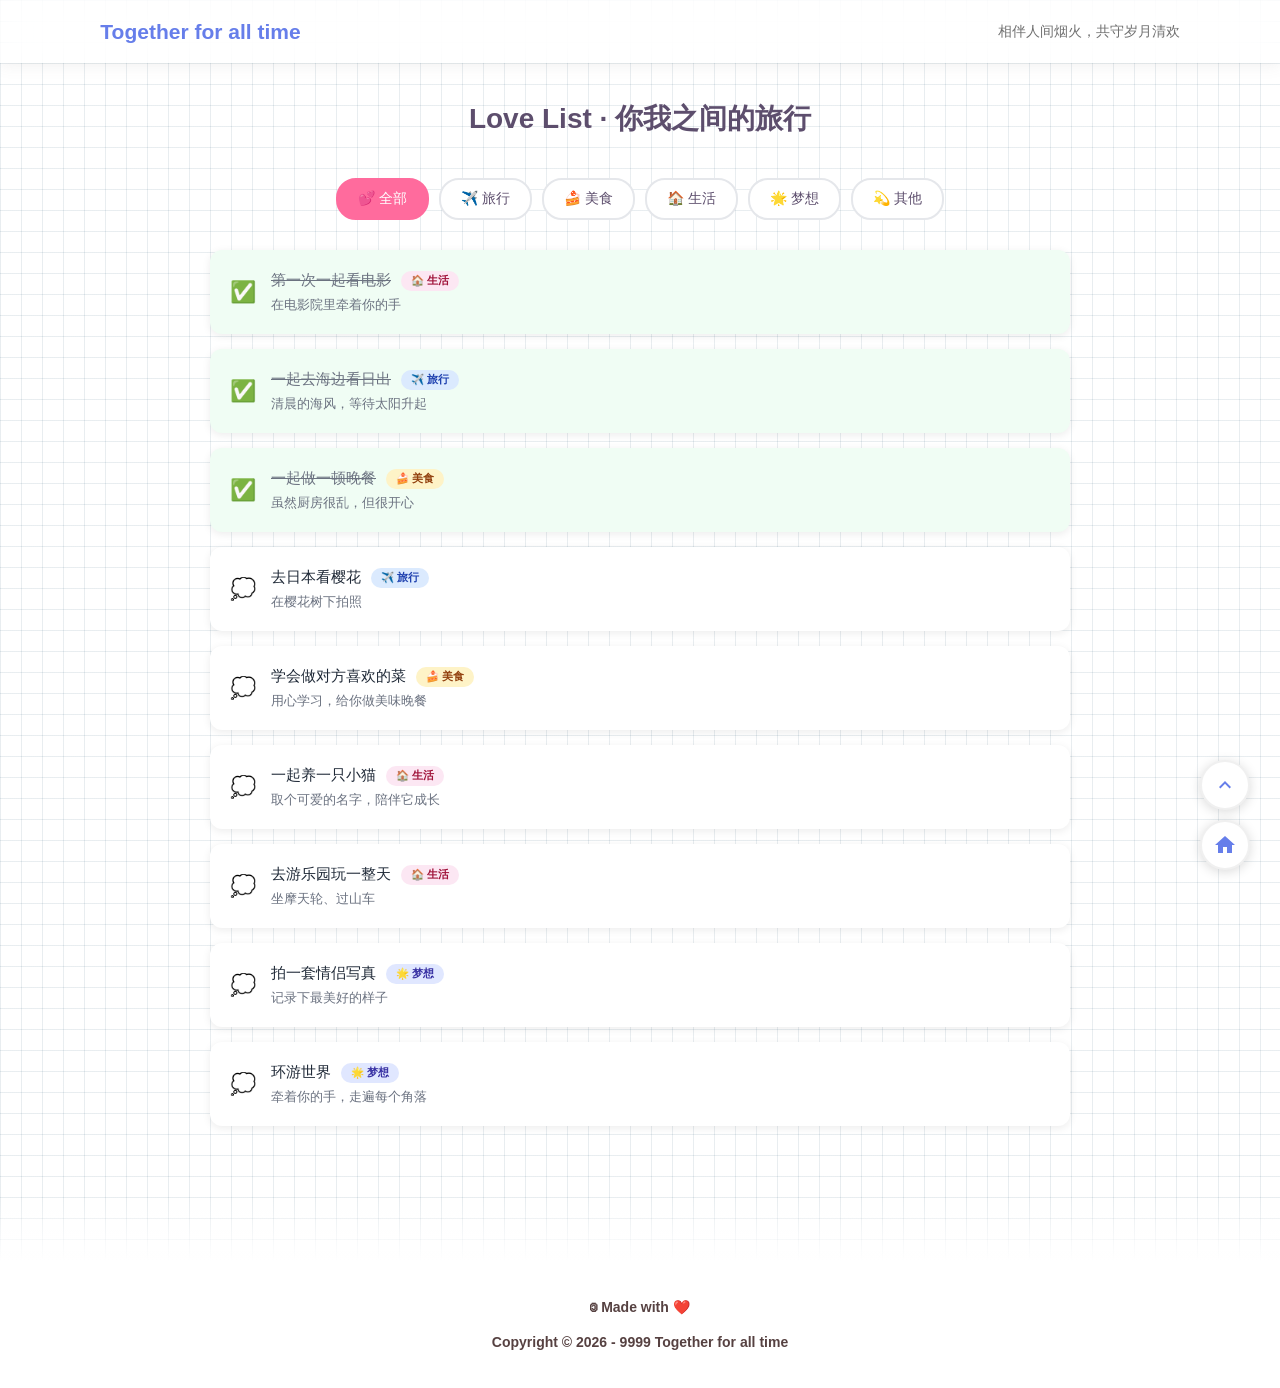
==== list.html @ 157971f7 "项目初始化" ====
<!DOCTYPE html>
<html lang="zh-CN">
<head>
    <meta charset="UTF-8">
    <meta name="viewport" content="width=device-width, initial-scale=1.0">
    <title>Love List - Together for all time</title>
    <link rel="stylesheet" href="css/style.css">
    <link rel="stylesheet" href="css/list.css">
    <link rel="icon" href="favicon.ico">
</head>
<body>
    <!-- 顶部导航 -->
    <div class="header-wrap">
        <div class="header">
            <div class="logo">
                <h1><a href="index.html" style="text-decoration: none; color: inherit;">Together for all time</a></h1>
            </div>
            <div class="word">相伴人间烟火，共守岁月清欢</div>
        </div>
    </div>

    <!-- 主内容区 -->
    <div class="list-container">
        <h2 class="list-title">Love List · 你我之间的旅行</h2>

        <!-- 分类标签 -->
        <div class="category-tabs">
            <button class="tab-btn active" data-category="all">💕 全部</button>
            <button class="tab-btn" data-category="travel">✈️ 旅行</button>
            <button class="tab-btn" data-category="food">🍰 美食</button>
            <button class="tab-btn" data-category="life">🏠 生活</button>
            <button class="tab-btn" data-category="dream">🌟 梦想</button>
            <button class="tab-btn" data-category="other">💫 其他</button>
        </div>

        <!-- 列表内容 -->
        <div class="list-content" id="listContent">
            <!-- 将由 JS 动态生成 -->
        </div>
    </div>

    <!-- 页脚 -->
    <div class="footer-warp">
        <div class="footer">
            <p>🄯 Made with ❤️</p>
            <p>Copyright © 2026 - 9999 Together for all time</p>
        </div>
    </div>

    <!-- 快捷按钮 -->
    <div class="quick-actions">
        <a href="#" class="quick-btn" onclick="scrollToTop(event)" title="回到顶部">
            <svg width="24" height="24" viewBox="0 0 24 24" fill="white">
                <path d="M12 8l-6 6 1.41 1.41L12 10.83l4.59 4.58L18 14z"/>
            </svg>
        </a>
        <a href="index.html" class="quick-btn" title="首页">
            <svg width="24" height="24" viewBox="0 0 24 24" fill="white">
                <path d="M10 20v-6h4v6h5v-8h3L12 3 2 12h3v8z"/>
            </svg>
        </a>
    </div>

    <script src="js/script.js"></script>
    <script src="js/list.js"></script>
</body>
</html>
---- css/style.css ----
* {
    margin: 0;
    padding: 0;
    box-sizing: border-box;
}

ul {
    list-style: none;
}

a {
    text-decoration: none;
    color: #777;
    transition: all .15s;
}

a:hover {
    color: #10bbff;
}

:root {
    font-size: 14px;
}

h1, h2, h3, h4, h5, h6 {
    font-size: 1rem;
}

input, textarea {
    outline: none;
}

body {
    background-image: linear-gradient(to right, rgba(37, 82, 110, 0.1) 1px, transparent 1px), 
                      linear-gradient(to bottom, rgba(37, 82, 110, 0.1) 1px, transparent 1px);
    background-size: 1.5rem 1.5rem;
    font-family: -apple-system, BlinkMacSystemFont, 'Segoe UI', 'PingFang SC', 'Hiragino Sans GB', 
                 'Microsoft YaHei', 'Helvetica Neue', Helvetica, Arial, sans-serif;
}

::-webkit-scrollbar-thumb {
    background-color: rgb(201, 201, 201);
    border-radius: 10px;
}

::-webkit-scrollbar {
    width: 10px;
    height: 6px;
}

::-webkit-scrollbar-corner {
    background: unset;
}

/* 网格系统 */
.col-12 { grid-column: span 12; }
.col-11 { grid-column: span 11; }
.col-10 { grid-column: span 10; }
.col-9 { grid-column: span 9; }
.col-8 { grid-column: span 8; }
.col-7 { grid-column: span 7; }
.col-6 { grid-column: span 6; }
.col-5 { grid-column: span 5; }
.col-4 { grid-column: span 4; }
.col-3 { grid-column: span 3; }
.col-2 { grid-column: span 2; }
.col-1 { grid-column: span 1; }

.row {
    display: grid;
    grid-template-columns: repeat(12, 1fr);
    gap: 2rem;
}

.row .flex {
    display: flex;
    align-items: center;
    justify-content: space-around;
}

/* 顶部导航 */
.header-wrap {
    width: 100%;
    height: 4.5rem;
    display: flex;
    align-items: center;
    position: fixed;
    top: 0;
    left: 0;
    z-index: 1000;
    backdrop-filter: blur(20px);
    -webkit-backdrop-filter: blur(20px);
    background: #ffffffb0;
    color: #707070;
    box-shadow: 0 2px 15px 0 rgb(115 111 111 / 10%);
}

.header-wrap .header {
    width: 100%;
    display: flex;
    align-items: center;
    justify-content: space-around;
    flex-wrap: nowrap;
    padding: 0 2rem;
}

.header-wrap .header .logo h1 {
    font-size: 1.5rem;
    font-weight: 700;
    color: #667eea;
}

.version {
    background: #667eea;
    color: white;
    padding: 2px 8px;
    border-radius: 4px;
    font-size: 12px;
    margin-left: 8px;
}

.header-wrap .header .word {
    font-weight: 400;
    font-size: 1rem;
    width: 60%;
    text-align: right;
    overflow: hidden;
    text-overflow: ellipsis;
    white-space: nowrap;
}

/* 背景图片区域 */
.bg-img {
    width: 100%;
    box-sizing: border-box;
    background: url('data:image/svg+xml,%3Csvg xmlns="http://www.w3.org/2000/svg" viewBox="0 0 1440 320"%3E%3Cdefs%3E%3ClinearGradient id="grad1" x1="0%25" y1="0%25" x2="100%25" y2="100%25"%3E%3Cstop offset="0%25" style="stop-color:%2387CEEB;stop-opacity:0.6" /%3E%3Cstop offset="50%25" style="stop-color:%2398D8C8;stop-opacity:0.5" /%3E%3Cstop offset="100%25" style="stop-color:%23B0E57C;stop-opacity:0.4" /%3E%3C/linearGradient%3E%3C/defs%3E%3Crect width="1440" height="320" fill="url(%23grad1)"/%3E%3C/svg%3E') no-repeat center;
    background-size: cover;
    padding-top: 8rem;
    position: relative;
}

.bg-img:before {
    content: "";
    position: absolute;
    top: 0;
    left: 0;
    width: 100%;
    height: 100%;
    background: url([data-uri]);
}

.bg-img .middle {
    display: flex;
    align-items: center;
    justify-content: space-around;
    backdrop-filter: blur(20px);
    -webkit-backdrop-filter: blur(20px);
    background: #cfcfcfa1;
    padding: 4rem 5rem 3rem;
    border-radius: 4rem;
    user-select: none;
    max-width: 900px;
    margin: 0 auto 5rem;
    position: relative;
    z-index: 1;
}

.bg-img .middle img {
    width: 10rem;
    height: 10rem;
    border-radius: 10rem;
    border: 0.2rem solid #fff;
}

.bg-img .middle .img-male span,
.bg-img .middle .img-female span {
    display: block;
    text-align: center;
    font-size: 1.5rem;
    margin-top: 1rem;
    color: #fff;
    font-weight: 700;
}

.bg-img .middle .love-icon img {
    width: 7rem;
    height: 7rem;
    border: none;
    animation: heartbeat 2s linear infinite;
}

@keyframes heartbeat {
    0%, 100% { transform: scale(0.8, 0.8); }
    70% { transform: scale(1.3, 1.3); }
}

/* 波浪动画 */
.bg-img .waves {
    position: relative;
    width: 100%;
    height: 5rem;
    margin-bottom: -7px;
}

.bg-img .parallax > use {
    animation: move-forever 25s cubic-bezier(0.55, 0.5, 0.45, 0.5) infinite;
}

.bg-img .parallax > use:nth-child(1) {
    animation-delay: -2s;
    animation-duration: 7s;
}

.bg-img .parallax > use:nth-child(2) {
    animation-delay: -3s;
    animation-duration: 10s;
}

.bg-img .parallax > use:nth-child(3) {
    animation-delay: -4s;
    animation-duration: 13s;
}

.bg-img .parallax > use:nth-child(4) {
    animation-delay: -5s;
    animation-duration: 20s;
}

@keyframes move-forever {
    0% { transform: translate3d(-90px, 0, 0); }
    100% { transform: translate3d(85px, 0, 0); }
}

/* 时间区域 */
.time {
    text-align: center;
    font-size: 1.8rem;
    letter-spacing: 0.2rem;
    padding: 4rem 0;
}

.time span {
    font-size: 1.8rem;
    line-height: 5rem;
    display: block;
    background-image: linear-gradient(270deg, #ff4500, #ffa500, #ffd700, #90ee90, #00ffff, #1e90ff, #9370db, #ff69b4, #ff4500);
    -webkit-background-clip: text;
    -webkit-text-fill-color: transparent;
    background-clip: text;
    animation: gradient-move 60s linear infinite;
    font-weight: 700;
}

.time b {
    font-size: 2.7rem;
    font-weight: 700;
    color: #667eea;
}

@keyframes gradient-move {
    to { background-position: -2000rem; }
}

/* 卡片区域 */
.card-wrap {
    max-width: 1200px;
    margin: 0 auto;
    padding: 0 2rem 4rem;
}

.card-wrap .row.central {
    justify-items: center;
}

.card-wrap .row .card {
    padding: 2rem;
    border-radius: 1.5rem;
    background: #fff;
    box-shadow: 0 8px 12px #e4e4e473;
    border: 1px solid rgba(208, 206, 206, 0.4) !important;
    transition: all 0.3s ease;
    cursor: pointer;
}

.card-wrap .row .card:hover {
    box-shadow: 0 5px 20px #dad7d7cc;
    background: #f8f8f8;
    border-color: transparent !important;
    transform: translateY(-5px);
}

.card-wrap .row .card img {
    width: 5rem;
    height: 5rem;
    margin-right: 2rem;
    border-radius: 5rem;
    transition: all .5s;
}

.card-wrap .row .card:hover img,
.card-wrap .card-b:hover img {
    transform: rotate(360deg);
}

.card-wrap .row .card .text {
    flex-grow: 1;
    font-weight: 700;
}

.card-wrap .row .card .text span {
    font-size: 1.8rem;
    line-height: 3rem;
    letter-spacing: 0.2rem;
}

.card-wrap .row .card .text p {
    font-size: 1.1rem;
    letter-spacing: 0.3rem;
    color: #959595;
    margin-top: .25rem;
    font-weight: 500;
    white-space: nowrap;
    overflow: hidden;
    text-overflow: ellipsis;
    width: 12em;
}

.card-wrap .row .flex-h {
    display: flex;
    align-items: center;
    justify-content: space-around;
    transition: all 0.08s linear;
}

.card-wrap .card-b {
    margin: 0 auto;
    width: 80%;
    padding: 2rem 1.5rem;
    border-radius: 2rem;
    background: #fff;
    box-shadow: 0 8px 12px #e4e4e473;
    border: 1px solid rgba(208, 206, 206, 0.4) !important;
    font-weight: 700;
    transition: all .3s;
    cursor: pointer;
}

.card-wrap .card-b:hover {
    box-shadow: 0 5px 20px #dad7d7cc;
    background: #f8f8f8;
    border-color: transparent !important;
    transform: translateY(-5px);
}

.card-wrap .card-b img {
    width: 6rem;
    margin-right: 3rem;
    transition: all .5s;
}

.card-wrap .card-b .text {
    flex-grow: 2;
}

.card-wrap .card-b .text span {
    font-size: 2rem;
    line-height: 3rem;
}

.card-wrap .card-b .text p {
    font-size: 1.2rem;
    color: #959595;
    font-weight: 500;
    margin-top: .5rem;
}

/* 页脚 */
.footer-warp {
    margin-top: 4rem;
    background: #fff;
    position: relative;
}

.footer-warp::after {
    content: '';
    width: 100%;
    height: 50%;
    position: absolute;
    top: -50%;
    left: 0;
    background: linear-gradient(to bottom, transparent, #ffffff);
    z-index: 1;
}

.footer-warp .footer {
    padding: 2rem;
    text-align: center;
    font-weight: 400;
}

.footer-warp .footer p {
    line-height: 2.5rem;
    color: #564141;
    font-weight: 700;
}

/* 快捷按钮 */
.quick-actions {
    position: fixed;
    right: 30px;
    bottom: 30px;
    display: flex;
    flex-direction: column;
    gap: 10px;
    z-index: 999;
}

.quick-btn {
    width: 50px;
    height: 50px;
    background: white;
    border-radius: 50%;
    display: flex;
    align-items: center;
    justify-content: center;
    box-shadow: 0 2px 12px rgba(0, 0, 0, 0.15);
    transition: all 0.3s ease;
    border: 2px solid #f0f0f0;
}

.quick-btn:hover {
    transform: translateY(-3px);
    box-shadow: 0 4px 20px rgba(102, 126, 234, 0.3);
    border-color: #667eea;
}

.quick-btn svg {
    fill: #667eea;
    transition: all 0.3s ease;
}

.quick-btn:hover svg {
    fill: #764ba2;
}

/* 响应式设计 */
@media only screen and (max-width: 768px) {
    :root {
        font-size: 12px;
    }
    
    .header-wrap {
        height: 3.5rem;
    }
    
    .header-wrap .header {
        padding: 0 1rem;
    }
    
    .header-wrap .header .logo h1 {
        font-size: 1.2rem;
    }
    
    .header-wrap .header .word {
        display: none;
    }
    
    .bg-img {
        padding-top: 5rem;
    }
    
    .bg-img .middle {
        padding: 2rem 1rem;
        border-radius: 2rem;
        margin: 0 1rem 3rem;
    }
    
    .bg-img .middle img {
        width: 6rem;
        height: 6rem;
    }
    
    .bg-img .middle .img-male span,
    .bg-img .middle .img-female span {
        font-size: 1.2rem;
        margin-top: 0.5rem;
    }
    
    .bg-img .middle .love-icon img {
        width: 4rem;
        height: 4rem;
    }
    
    .time {
        font-size: 1.2rem;
        padding: 2rem 1rem;
    }
    
    .time span {
        font-size: 1.4rem;
        line-height: 3rem;
    }
    
    .time b {
        font-size: 2rem;
    }
    
    .card-wrap {
        padding: 0 1rem 2rem;
    }
    
    .card-wrap .row {
        grid-template-columns: 1fr;
        gap: 1.5rem;
    }
    
    .card-wrap .row .card {
        padding: 1.5rem;
    }
    
    .card-wrap .row .card img {
        width: 4rem;
        height: 4rem;
        margin-right: 1rem;
    }
    
    .card-wrap .row .card .text span {
        font-size: 1.5rem;
        line-height: 2rem;
    }
    
    .card-wrap .row .card .text p {
        font-size: 1rem;
        width: 100%;
    }
    
    .card-wrap .card-b {
        width: 100%;
        padding: 1.5rem;
    }
    
    .card-wrap .card-b img {
        width: 4.5rem;
        margin-right: 1.5rem;
    }
    
    .card-wrap .card-b .text span {
        font-size: 1.6rem;
    }
    
    .card-wrap .card-b .text p {
        font-size: 1rem;
    }
    
    .quick-actions {
        right: 15px;
        bottom: 15px;
    }
    
    .quick-btn {
        width: 45px;
        height: 45px;
    }
    
    .footer-warp .footer {
        padding: 1.5rem 1rem;
        font-size: 0.9rem;
    }
    
    .footer-warp .footer p {
        line-height: 2rem;
    }
}

/* 平板适配 */
@media only screen and (min-width: 768px) and (max-width: 1024px) {
    .header-wrap .header {
        padding: 0 1.5rem;
    }
    
    .bg-img .middle {
        padding: 3rem 2rem;
        margin: 0 2rem 4rem;
    }
    
    .bg-img .middle img {
        width: 8rem;
        height: 8rem;
    }
    
    .bg-img .middle .love-icon img {
        width: 5.5rem;
        height: 5.5rem;
    }
    
    .card-wrap {
        padding: 0 1.5rem 3rem;
    }
    
    .col-lg-4 {
        grid-column: span 4;
    }
    
    .col-lg-6 {
        grid-column: span 6;
    }
}

@media only screen and (min-width: 1024px) {
    .col-lg-4 {
        grid-column: span 4;
    }
    
    .col-lg-6 {
        grid-column: span 6;
    }
    
    .col-lg-8 {
        grid-column: span 8;
    }
}


/* 动画 */
.animated {
    animation-duration: 1s;
    animation-fill-mode: both;
}

.fadeInUp {
    animation-name: fadeInUp;
}

@keyframes fadeInUp {
    from {
        opacity: 0;
        transform: translate3d(0, 40px, 0);
    }
    to {
        opacity: 1;
        transform: translate3d(0, 0, 0);
    }
}
---- css/list.css ----
/* ============================================
   Love List 页面样式 - 简洁版
   ============================================ */

.list-container {
    max-width: 900px;
    margin: 0 auto;
    padding: 40px 20px 80px;
}

/* 标题 */
.list-title {
    text-align: center;
    font-size: 2rem;
    color: #5D4E6D;
    margin: 60px 0 40px 0;
    font-weight: 600;
}

/* 分类标签 */
.category-tabs {
    display: flex;
    gap: 10px;
    margin-bottom: 30px;
    flex-wrap: wrap;
    justify-content: center;
}

.tab-btn {
    background: white;
    border: 2px solid #e5e7eb;
    border-radius: 20px;
    padding: 10px 20px;
    font-size: 1rem;
    cursor: pointer;
    transition: all 0.3s ease;
    color: #5D4E6D;
}

.tab-btn:hover {
    border-color: #ff6b9d;
    background: #fff5f9;
}

.tab-btn.active {
    background: #ff6b9d;
    border-color: #ff6b9d;
    color: white;
}

/* 列表内容 */
.list-content {
    display: flex;
    flex-direction: column;
    gap: 15px;
}

/* 列表项 */
.list-item {
    background: white;
    border-radius: 12px;
    padding: 20px;
    box-shadow: 0 2px 8px rgba(0, 0, 0, 0.08);
    transition: all 0.3s ease;
    display: flex;
    align-items: center;
    gap: 15px;
    animation: fadeInUp 0.5s ease forwards;
    opacity: 0;
}

.list-item:hover {
    box-shadow: 0 4px 12px rgba(0, 0, 0, 0.12);
    transform: translateY(-2px);
}

/* 完成标记 */
.item-status {
    font-size: 1.5rem;
    flex-shrink: 0;
}

/* 内容 */
.item-content {
    flex: 1;
}

.item-header {
    display: flex;
    align-items: center;
    gap: 10px;
    margin-bottom: 5px;
}

.item-title {
    font-size: 1.1rem;
    color: #1f2937;
    margin: 0;
    font-weight: 500;
}

.item-category {
    padding: 3px 10px;
    border-radius: 10px;
    font-size: 0.75rem;
    font-weight: 600;
}

.category-travel { background: #dbeafe; color: #1e40af; }
.category-food { background: #fef3c7; color: #92400e; }
.category-life { background: #fce7f3; color: #9f1239; }
.category-dream { background: #e0e7ff; color: #3730a3; }
.category-other { background: #f3e8ff; color: #6b21a8; }

.item-description {
    color: #6b7280;
    font-size: 0.95rem;
    margin: 0;
}

/* 已完成样式 */
.list-item.completed {
    background: #f0fdf4;
}

.list-item.completed .item-title {
    text-decoration: line-through;
    color: #6b7280;
}

/* 错开动画 */
.list-item:nth-child(1) { animation-delay: 0.05s; }
.list-item:nth-child(2) { animation-delay: 0.1s; }
.list-item:nth-child(3) { animation-delay: 0.15s; }
.list-item:nth-child(4) { animation-delay: 0.2s; }
.list-item:nth-child(5) { animation-delay: 0.25s; }
.list-item:nth-child(6) { animation-delay: 0.3s; }
.list-item:nth-child(7) { animation-delay: 0.35s; }
.list-item:nth-child(8) { animation-delay: 0.4s; }

@keyframes fadeInUp {
    from {
        opacity: 0;
        transform: translateY(20px);
    }
    to {
        opacity: 1;
        transform: translateY(0);
    }
}

/* 空状态 */
.empty-state {
    text-align: center;
    padding: 60px 20px;
    color: #9ca3af;
}

.empty-state h3 {
    font-size: 1.2rem;
    color: #6b7280;
    margin: 10px 0;
}

/* 响应式 */
@media (max-width: 768px) {
    .list-title {
        font-size: 1.5rem;
        margin: 40px 0 30px 0;
    }
    
    .category-tabs {
        gap: 8px;
        padding: 0 10px;
    }
    
    .tab-btn {
        padding: 8px 15px;
        font-size: 0.9rem;
    }
    
    .list-container {
        padding: 20px 15px 60px;
    }
    
    .list-item {
        padding: 15px;
        flex-direction: column;
        align-items: flex-start;
    }
    
    .item-status {
        font-size: 1.3rem;
        margin-bottom: 5px;
    }
    
    .item-title {
        font-size: 1rem;
    }
    
    .item-description {
        font-size: 0.9rem;
    }
    
    .item-header {
        flex-wrap: wrap;
    }
}

/* 平板适配 */
@media (min-width: 768px) and (max-width: 1024px) {
    .list-container {
        padding: 30px 20px 70px;
    }
    
    .list-title {
        font-size: 1.8rem;
    }
}
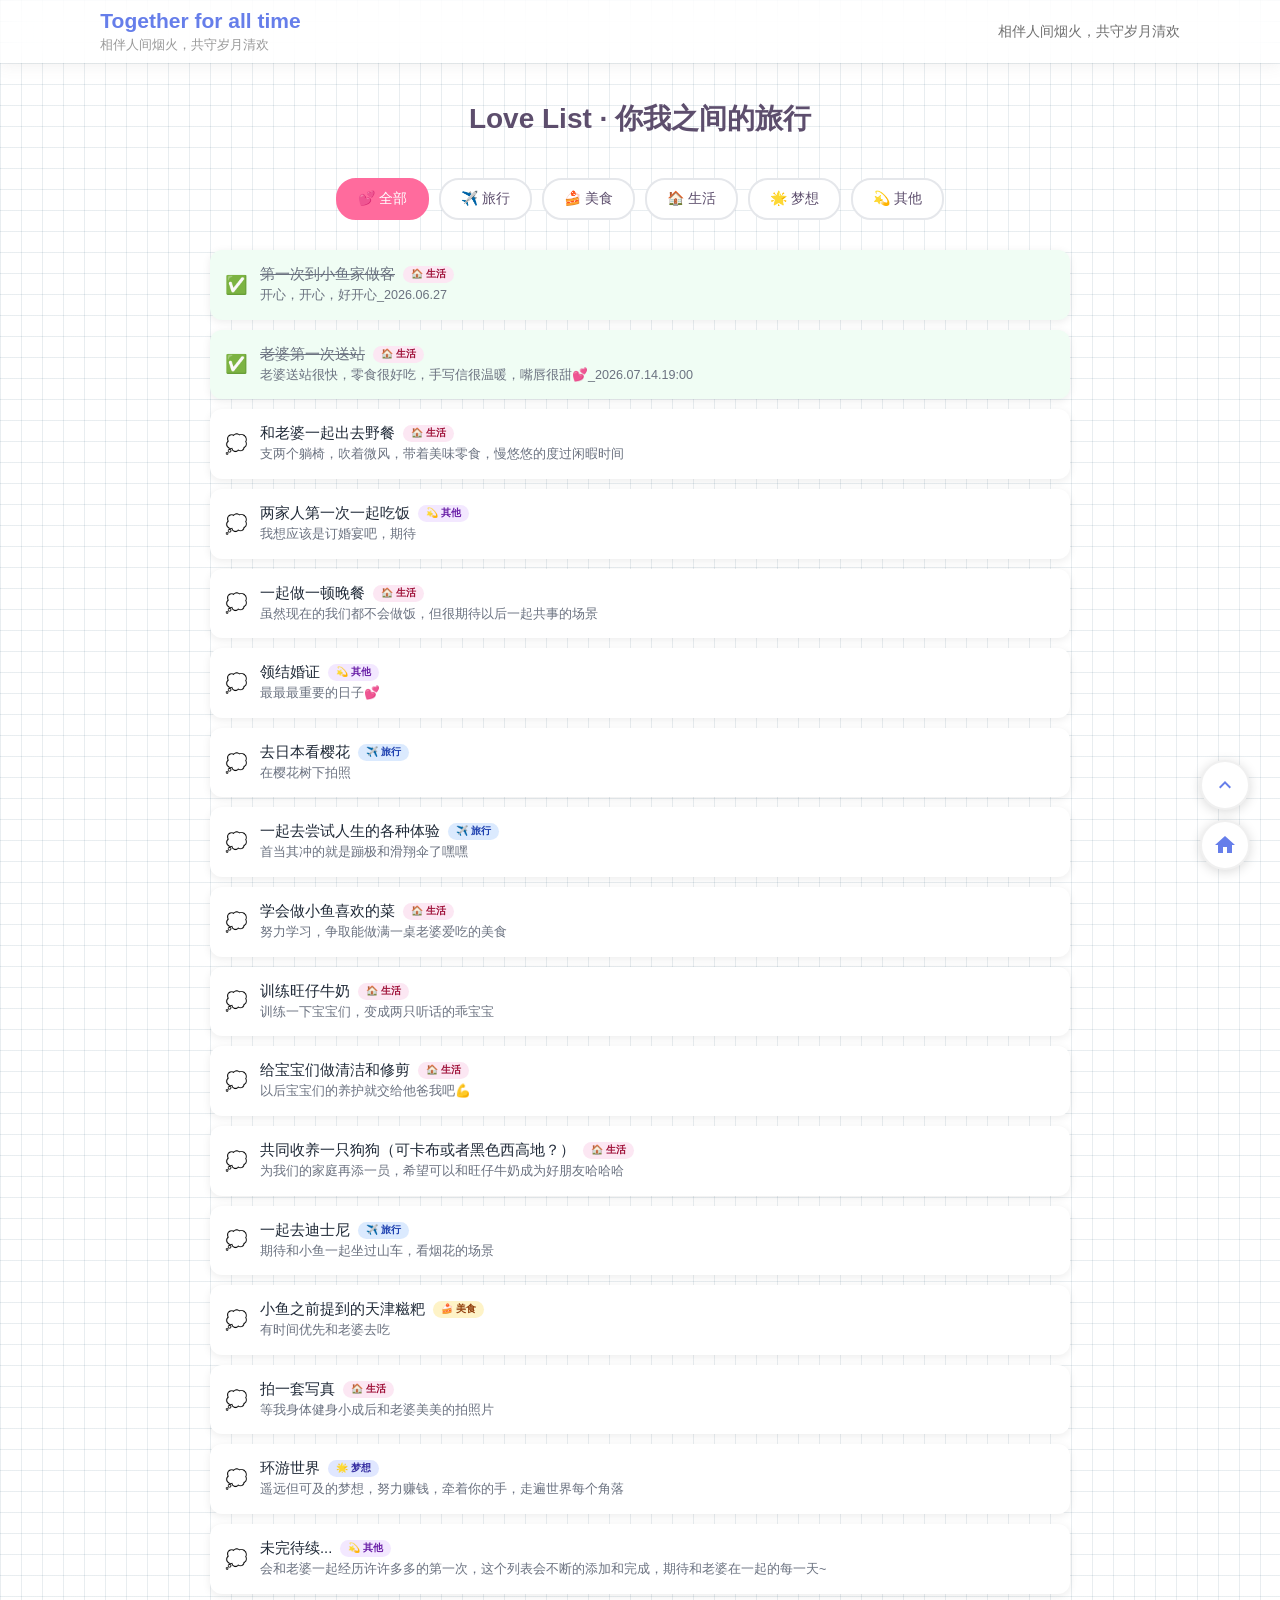
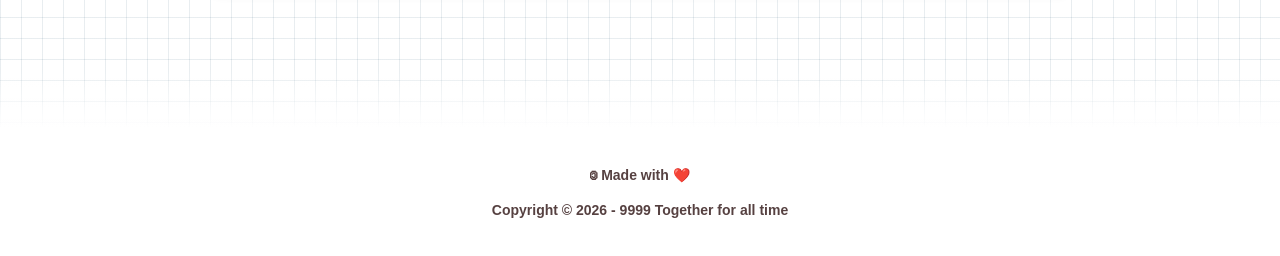
==== commit f933c14d: "爱小鱼001" ====
--- a/list.html
+++ b/list.html
@@ -3,10 +3,10 @@
 <head>
     <meta charset="UTF-8">
     <meta name="viewport" content="width=device-width, initial-scale=1.0">
-    <title>Love List - Together for all time</title>
+    <title>旅途清单 - 往后的平凡日子，我们好好相伴，安稳度日，爱你小鱼</title>
     <link rel="stylesheet" href="css/style.css">
     <link rel="stylesheet" href="css/list.css">
-    <link rel="icon" href="favicon.ico">
+    <link rel="icon" href="https://ludeng-huihua.pages.dev/file/lianai/1786535716187_爱心.png">
 </head>
 <body>
     <!-- 顶部导航 -->
@@ -14,6 +14,7 @@
         <div class="header">
             <div class="logo">
                 <h1><a href="index.html" style="text-decoration: none; color: inherit;">Together for all time</a></h1>
+                <p class="subtitle-cn">相伴人间烟火，共守岁月清欢</p>
             </div>
             <div class="word">相伴人间烟火，共守岁月清欢</div>
         </div>
--- a/css/style.css
+++ b/css/style.css
@@ -2,6 +2,11 @@
     margin: 0;
     padding: 0;
     box-sizing: border-box;
+}
+
+html {
+    overflow-x: hidden;
+    width: 100%;
 }
 
 ul {
@@ -36,6 +41,11 @@
     background-size: 1.5rem 1.5rem;
     font-family: -apple-system, BlinkMacSystemFont, 'Segoe UI', 'PingFang SC', 'Hiragino Sans GB', 
                  'Microsoft YaHei', 'Helvetica Neue', Helvetica, Arial, sans-serif;
+    -webkit-font-smoothing: antialiased;
+    -moz-osx-font-smoothing: grayscale;
+    overflow-x: hidden;
+    width: 100%;
+    max-width: 100vw;
 }
 
 ::-webkit-scrollbar-thumb {
@@ -110,6 +120,13 @@
     color: #667eea;
 }
 
+.header-wrap .header .logo .subtitle-cn {
+    font-size: 0.9rem;
+    color: #999;
+    margin-top: 0.3rem;
+    font-weight: 400;
+}
+
 .version {
     background: #667eea;
     color: white;
@@ -135,7 +152,7 @@
     box-sizing: border-box;
     background: url('data:image/svg+xml,%3Csvg xmlns="http://www.w3.org/2000/svg" viewBox="0 0 1440 320"%3E%3Cdefs%3E%3ClinearGradient id="grad1" x1="0%25" y1="0%25" x2="100%25" y2="100%25"%3E%3Cstop offset="0%25" style="stop-color:%2387CEEB;stop-opacity:0.6" /%3E%3Cstop offset="50%25" style="stop-color:%2398D8C8;stop-opacity:0.5" /%3E%3Cstop offset="100%25" style="stop-color:%23B0E57C;stop-opacity:0.4" /%3E%3C/linearGradient%3E%3C/defs%3E%3Crect width="1440" height="320" fill="url(%23grad1)"/%3E%3C/svg%3E') no-repeat center;
     background-size: cover;
-    padding-top: 8rem;
+    padding-top: 10rem;
     position: relative;
 }
 
@@ -446,19 +463,37 @@
 /* 响应式设计 */
 @media only screen and (max-width: 768px) {
     :root {
-        font-size: 12px;
+        font-size: 14px;
+    }
+    
+    * {
+        max-width: 100%;
     }
     
     .header-wrap {
         height: 3.5rem;
+        width: 100%;
     }
     
     .header-wrap .header {
         padding: 0 1rem;
+        width: 100%;
     }
     
     .header-wrap .header .logo h1 {
-        font-size: 1.2rem;
+        font-size: 1rem;
+        white-space: nowrap;
+        overflow: hidden;
+        text-overflow: ellipsis;
+        max-width: 100%;
+    }
+    
+    .header-wrap .header .logo .subtitle-cn {
+        font-size: 0.75rem;
+        margin-top: 0.2rem;
+        white-space: nowrap;
+        overflow: hidden;
+        text-overflow: ellipsis;
     }
     
     .header-wrap .header .word {
@@ -466,13 +501,28 @@
     }
     
     .bg-img {
-        padding-top: 5rem;
+        padding-top: 5.5rem;
+        width: 100%;
+        overflow: hidden;
     }
     
     .bg-img .middle {
         padding: 2rem 1rem;
-        border-radius: 2rem;
-        margin: 0 1rem 3rem;
+        border-radius: 2.5rem;
+        margin: 0 1rem 2.5rem;
+        flex-direction: row;
+        justify-content: space-between;
+        gap: 1rem;
+        max-width: calc(100vw - 2rem);
+    }
+    
+    .bg-img .middle .img-male,
+    .bg-img .middle .img-female {
+        display: flex;
+        flex-direction: column;
+        align-items: center;
+        flex: 1;
+        min-width: 0;
     }
     
     .bg-img .middle img {
@@ -482,8 +532,16 @@
     
     .bg-img .middle .img-male span,
     .bg-img .middle .img-female span {
-        font-size: 1.2rem;
+        font-size: 1.1rem;
         margin-top: 0.5rem;
+        white-space: nowrap;
+    }
+    
+    .bg-img .middle .love-icon {
+        flex-shrink: 0;
+        display: flex;
+        align-items: center;
+        justify-content: center;
     }
     
     .bg-img .middle .love-icon img {
@@ -491,47 +549,76 @@
         height: 4rem;
     }
     
+    .bg-img .waves {
+        height: 3rem;
+        width: 100%;
+    }
+    
     .time {
-        font-size: 1.2rem;
-        padding: 2rem 1rem;
+        font-size: 1rem;
+        padding: 2.5rem 1rem;
+        letter-spacing: 0.1rem;
+        width: 100%;
+        box-sizing: border-box;
     }
     
     .time span {
-        font-size: 1.4rem;
+        font-size: 1.3rem;
         line-height: 3rem;
+        letter-spacing: 0.05rem;
     }
     
     .time b {
         font-size: 2rem;
+        display: inline-block;
+        margin: 0 0.2rem;
     }
     
     .card-wrap {
-        padding: 0 1rem 2rem;
+        padding: 0 1rem 3rem;
+        width: 100%;
+        box-sizing: border-box;
     }
     
     .card-wrap .row {
         grid-template-columns: 1fr;
-        gap: 1.5rem;
+        gap: 1.2rem;
+        width: 100%;
+        display: flex;
+        flex-direction: column;
     }
     
     .card-wrap .row .card {
         padding: 1.5rem;
+        border-radius: 1.2rem;
+        width: 100%;
+        box-sizing: border-box;
+        grid-column: span 1;
     }
     
     .card-wrap .row .card img {
-        width: 4rem;
-        height: 4rem;
-        margin-right: 1rem;
+        width: 4.5rem;
+        height: 4.5rem;
+        margin-right: 1.2rem;
+        flex-shrink: 0;
+    }
+    
+    .card-wrap .row .card .text {
+        flex: 1;
+        min-width: 0;
     }
     
     .card-wrap .row .card .text span {
         font-size: 1.5rem;
-        line-height: 2rem;
+        line-height: 2.2rem;
+        display: block;
     }
     
     .card-wrap .row .card .text p {
         font-size: 1rem;
         width: 100%;
+        margin-top: 0.3rem;
+        word-break: break-word;
     }
     
     .card-wrap .card-b {
@@ -555,46 +642,125 @@
     .quick-actions {
         right: 15px;
         bottom: 15px;
+        gap: 8px;
     }
     
     .quick-btn {
-        width: 45px;
-        height: 45px;
+        width: 48px;
+        height: 48px;
+    }
+    
+    .quick-btn svg {
+        width: 22px;
+        height: 22px;
+    }
+    
+    .footer-warp {
+        margin-top: 3rem;
+        width: 100%;
     }
     
     .footer-warp .footer {
-        padding: 1.5rem 1rem;
-        font-size: 0.9rem;
+        padding: 2rem 1rem;
+        width: 100%;
+        box-sizing: border-box;
     }
     
     .footer-warp .footer p {
         line-height: 2rem;
+        font-size: 0.9rem;
+        word-break: break-word;
     }
 }
 
 /* 平板适配 */
 @media only screen and (min-width: 768px) and (max-width: 1024px) {
+    :root {
+        font-size: 13px;
+    }
+    
     .header-wrap .header {
-        padding: 0 1.5rem;
+        padding: 0 2rem;
+    }
+    
+    .header-wrap .header .logo h1 {
+        font-size: 1.3rem;
+    }
+    
+    .header-wrap .header .word {
+        font-size: 1rem;
+        width: auto;
+    }
+    
+    .bg-img {
+        padding-top: 6rem;
     }
     
     .bg-img .middle {
+        padding: 3rem 3rem 2.5rem;
+        margin: 0 2rem 3.5rem;
+        max-width: 700px;
+    }
+    
+    .bg-img .middle img {
+        width: 9rem;
+        height: 9rem;
+    }
+    
+    .bg-img .middle .img-male span,
+    .bg-img .middle .img-female span {
+        font-size: 1.4rem;
+    }
+    
+    .bg-img .middle .love-icon img {
+        width: 6rem;
+        height: 6rem;
+    }
+    
+    .bg-img .waves {
+        height: 4rem;
+    }
+    
+    .time {
         padding: 3rem 2rem;
-        margin: 0 2rem 4rem;
-    }
-    
-    .bg-img .middle img {
-        width: 8rem;
-        height: 8rem;
-    }
-    
-    .bg-img .middle .love-icon img {
-        width: 5.5rem;
-        height: 5.5rem;
+        font-size: 1.6rem;
+    }
+    
+    .time span {
+        font-size: 1.7rem;
+        line-height: 4.5rem;
+    }
+    
+    .time b {
+        font-size: 2.5rem;
     }
     
     .card-wrap {
-        padding: 0 1.5rem 3rem;
+        padding: 0 2rem 3rem;
+        max-width: 900px;
+    }
+    
+    .card-wrap .row {
+        gap: 1.5rem;
+    }
+    
+    .card-wrap .row .card {
+        padding: 1.8rem;
+    }
+    
+    .card-wrap .row .card img {
+        width: 4.8rem;
+        height: 4.8rem;
+        margin-right: 1.8rem;
+    }
+    
+    .card-wrap .row .card .text span {
+        font-size: 1.7rem;
+        line-height: 2.8rem;
+    }
+    
+    .card-wrap .row .card .text p {
+        font-size: 1.05rem;
     }
     
     .col-lg-4 {
@@ -603,6 +769,10 @@
     
     .col-lg-6 {
         grid-column: span 6;
+    }
+    
+    .footer-warp {
+        margin-top: 3.5rem;
     }
 }
 
--- a/css/list.css
+++ b/css/list.css
@@ -52,19 +52,19 @@
 .list-content {
     display: flex;
     flex-direction: column;
-    gap: 15px;
+    gap: 10px;
 }
 
 /* 列表项 */
 .list-item {
     background: white;
     border-radius: 12px;
-    padding: 20px;
+    padding: 15px;
     box-shadow: 0 2px 8px rgba(0, 0, 0, 0.08);
     transition: all 0.3s ease;
     display: flex;
     align-items: center;
-    gap: 15px;
+    gap: 12px;
     animation: fadeInUp 0.5s ease forwards;
     opacity: 0;
 }
@@ -76,7 +76,7 @@
 
 /* 完成标记 */
 .item-status {
-    font-size: 1.5rem;
+    font-size: 1.3rem;
     flex-shrink: 0;
 }
 
@@ -88,21 +88,21 @@
 .item-header {
     display: flex;
     align-items: center;
-    gap: 10px;
-    margin-bottom: 5px;
+    gap: 8px;
+    margin-bottom: 3px;
 }
 
 .item-title {
-    font-size: 1.1rem;
+    font-size: 1.05rem;
     color: #1f2937;
     margin: 0;
     font-weight: 500;
 }
 
 .item-category {
-    padding: 3px 10px;
+    padding: 2px 8px;
     border-radius: 10px;
-    font-size: 0.75rem;
+    font-size: 0.7rem;
     font-weight: 600;
 }
 
@@ -114,8 +114,9 @@
 
 .item-description {
     color: #6b7280;
-    font-size: 0.95rem;
+    font-size: 0.9rem;
     margin: 0;
+    line-height: 1.4;
 }
 
 /* 已完成样式 */
@@ -217,3 +218,91 @@
         font-size: 1.8rem;
     }
 }
+
+/* ============================================
+   响应式设计优化
+   ============================================ */
+
+/* 手机端适配 */
+@media (max-width: 768px) {
+    .list-container {
+        padding: 20px 1rem 60px;
+    }
+    
+    .list-title {
+        font-size: 1.6rem;
+        margin: 30px 0 25px 0;
+    }
+    
+    .category-tabs {
+        gap: 8px;
+        margin-bottom: 20px;
+    }
+    
+    .tab-btn {
+        padding: 8px 16px;
+        font-size: 0.9rem;
+        border-radius: 16px;
+    }
+    
+    .list-content {
+        gap: 8px;
+    }
+    
+    .list-item {
+        padding: 12px;
+        border-radius: 10px;
+        gap: 10px;
+    }
+    
+    .item-status {
+        font-size: 1.2rem;
+    }
+    
+    .item-header {
+        flex-wrap: wrap;
+        gap: 6px;
+        margin-bottom: 2px;
+    }
+    
+    .item-title {
+        font-size: 1rem;
+        word-break: break-word;
+    }
+    
+    .item-category {
+        padding: 2px 6px;
+        font-size: 0.65rem;
+    }
+    
+    .item-description {
+        font-size: 0.85rem;
+        line-height: 1.4;
+    }
+}
+
+/* 平板适配 */
+@media (min-width: 768px) and (max-width: 1024px) {
+    .list-container {
+        padding: 35px 2rem 70px;
+        max-width: 750px;
+    }
+    
+    .list-title {
+        font-size: 1.8rem;
+        margin: 50px 0 35px 0;
+    }
+    
+    .tab-btn {
+        padding: 9px 18px;
+        font-size: 0.95rem;
+    }
+    
+    .list-item {
+        padding: 18px;
+    }
+    
+    .item-title {
+        font-size: 1.05rem;
+    }
+}
